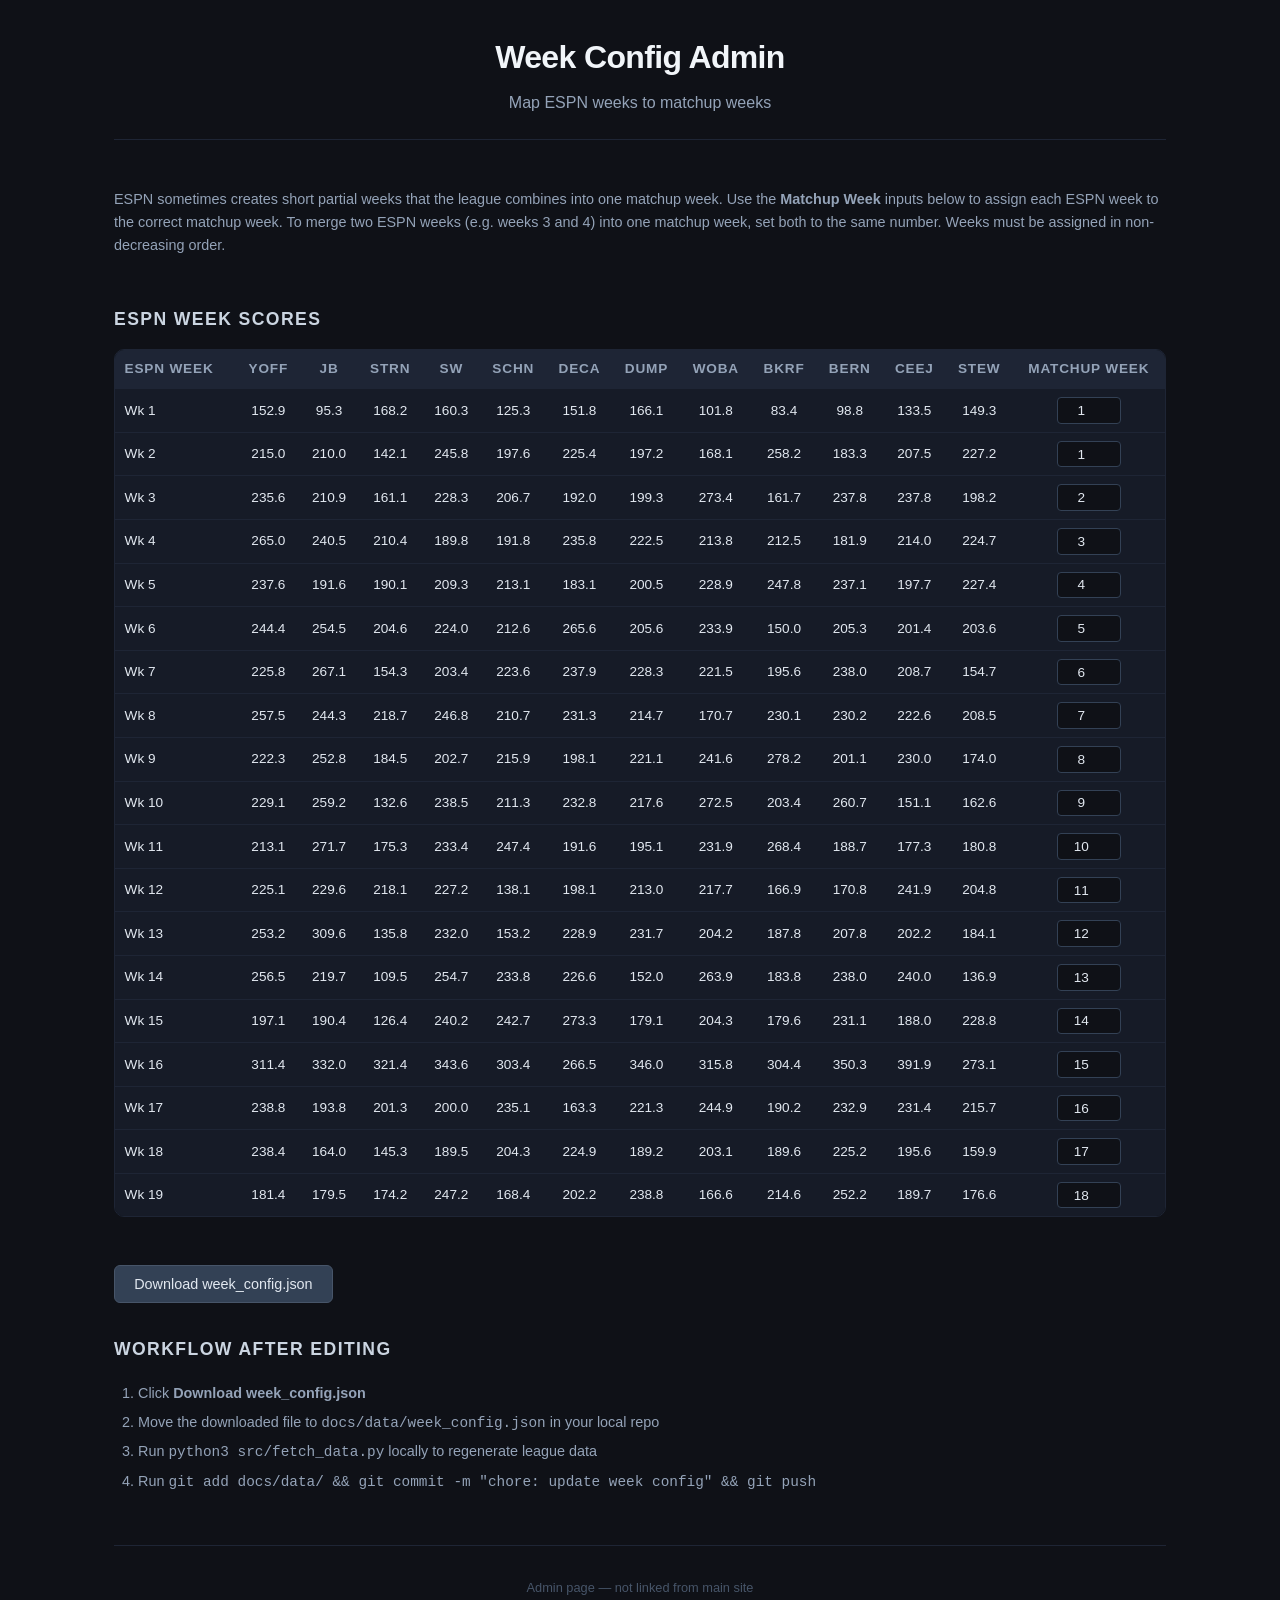
==== docs/admin.html @ 9e4856a5 "feat: add matchup-week mapping, weekly tables, and admin page - Refactor fetch_data.py to support ES" ====
<!DOCTYPE html>
<html lang="en">
<head>
  <meta charset="UTF-8" />
  <meta name="viewport" content="width=device-width, initial-scale=1.0" />
  <title>Admin — Week Config</title>
  <link rel="stylesheet" href="css/styles.css" />
</head>
<body>
  <div class="container">
    <header>
      <h1>Week Config Admin</h1>
      <p class="subtitle">Map ESPN weeks to matchup weeks</p>
    </header>

    <section>
      <p class="admin-instructions">
        ESPN sometimes creates short partial weeks that the league combines into one matchup week.
        Use the <strong>Matchup Week</strong> inputs below to assign each ESPN week to the correct matchup week.
        To merge two ESPN weeks (e.g. weeks 3 and 4) into one matchup week, set both to the same number.
        Weeks must be assigned in non-decreasing order.
      </p>
    </section>

    <section class="table-section">
      <h2>ESPN Week Scores</h2>
      <div id="admin-error" style="color:#f87171;display:none;margin-bottom:1rem;"></div>
      <div class="wide-table-wrapper">
        <table id="admin-table">
          <thead id="admin-head"></thead>
          <tbody id="admin-body"></tbody>
        </table>
      </div>
    </section>

    <div class="admin-actions">
      <button id="download-btn" class="btn">Download week_config.json</button>
    </div>

    <section class="admin-instructions-section">
      <h2>Workflow After Editing</h2>
      <ol>
        <li>Click <strong>Download week_config.json</strong></li>
        <li>Move the downloaded file to <code>docs/data/week_config.json</code> in your local repo</li>
        <li>Run <code>python3 src/fetch_data.py</code> locally to regenerate league data</li>
        <li>Run <code>git add docs/data/ &amp;&amp; git commit -m "chore: update week config" &amp;&amp; git push</code></li>
      </ol>
    </section>

    <footer>
      <p>Admin page — not linked from main site</p>
    </footer>
  </div>

  <script src="js/admin.js"></script>
</body>
</html>
---- docs/css/styles.css ----
*, *::before, *::after {
  box-sizing: border-box;
  margin: 0;
  padding: 0;
}

body {
  background: #0f1117;
  color: #e2e8f0;
  font-family: -apple-system, BlinkMacSystemFont, "Segoe UI", Roboto, "Helvetica Neue", Arial, sans-serif;
  line-height: 1.6;
  min-height: 100vh;
}

.container {
  max-width: 1100px;
  margin: 0 auto;
  padding: 2rem 1.5rem;
}

/* Header */
header {
  text-align: center;
  margin-bottom: 3rem;
  padding-bottom: 1.5rem;
  border-bottom: 1px solid #1e2535;
}

header h1 {
  font-size: 2rem;
  font-weight: 700;
  color: #f1f5f9;
  letter-spacing: -0.02em;
}

.subtitle {
  margin-top: 0.4rem;
  color: #94a3b8;
  font-size: 1rem;
}

.last-updated {
  margin-top: 0.5rem;
  color: #475569;
  font-size: 0.8rem;
}

/* Sections */
section {
  margin-bottom: 3rem;
}

section h2 {
  font-size: 1.1rem;
  font-weight: 600;
  color: #cbd5e1;
  text-transform: uppercase;
  letter-spacing: 0.08em;
  margin-bottom: 1rem;
}

/* Chart */
.chart-wrapper {
  background: #161b27;
  border: 1px solid #1e2535;
  border-radius: 10px;
  padding: 1.5rem;
  position: relative;
}

#playoffChart {
  max-height: 480px;
}

/* Base table styles */
table {
  width: 100%;
  border-collapse: collapse;
  background: #161b27;
  border: 1px solid #1e2535;
  border-radius: 10px;
  overflow: hidden;
}

thead th {
  background: #1e2535;
  color: #94a3b8;
  font-size: 0.75rem;
  font-weight: 600;
  text-transform: uppercase;
  letter-spacing: 0.06em;
  padding: 0.75rem 1rem;
  text-align: left;
}

tbody tr {
  border-top: 1px solid #1e2535;
  transition: background 0.15s;
}

tbody tr:hover {
  background: #1e2535;
}

tbody td {
  padding: 0.75rem 1rem;
  font-size: 0.9rem;
}

/* Standings table column alignment */
#standings-table thead th:nth-child(1),
#standings-table thead th:nth-child(3),
#standings-table thead th:nth-child(4),
#standings-table thead th:nth-child(5) {
  text-align: center;
}

#standings-table tbody td:nth-child(1),
#standings-table tbody td:nth-child(3),
#standings-table tbody td:nth-child(4) {
  text-align: center;
  color: #94a3b8;
}

#standings-table tbody td:nth-child(5) {
  text-align: center;
  font-weight: 700;
  font-variant-numeric: tabular-nums;
}

/* Playoff cutoff row separator */
tbody tr.cutoff-border td {
  border-bottom: 2px dashed #f87171;
}

/* Color-coded normalized score */
.score-positive { color: #4ade80; }
.score-negative { color: #f87171; }
.score-zero     { color: #facc15; }

/* Playoff / non-playoff row indicator */
tbody tr.in-playoffs td:nth-child(2) {
  border-left: 3px solid #4ade80;
  padding-left: calc(1rem - 3px);
}

tbody tr.out-playoffs td:nth-child(2) {
  border-left: 3px solid #f87171;
  padding-left: calc(1rem - 3px);
}

/* Wide table wrapper for weekly tables */
.wide-table-wrapper {
  overflow-x: auto;
  -webkit-overflow-scrolling: touch;
  border: 1px solid #1e2535;
  border-radius: 10px;
}

.wide-table-wrapper table {
  width: auto;
  min-width: 100%;
  border: none;
  border-radius: 0;
}

.wide-table-wrapper thead th,
.wide-table-wrapper tbody td {
  padding: 0.5rem 0.6rem;
  text-align: center;
  white-space: nowrap;
  font-variant-numeric: tabular-nums;
  font-size: 0.85rem;
}

.wide-table-wrapper thead th[data-week] {
  cursor: pointer;
}

.wide-table-wrapper thead th[data-week]:hover {
  background: #334155;
}

/* Sticky first column */
.wide-table-wrapper .sticky-col {
  position: sticky;
  left: 0;
  background: #161b27;
  min-width: 7rem;
  text-align: left !important;
  z-index: 1;
}

.wide-table-wrapper thead .sticky-col {
  background: #1e2535;
  z-index: 2;
}

tbody tr:hover .sticky-col {
  background: #1e2535;
}

/* Total column */
.wide-table-wrapper .total-col {
  font-weight: 700;
  border-left: 1px solid #334155;
}

/* Admin page styles */
.admin-instructions {
  color: #94a3b8;
  font-size: 0.9rem;
  margin-bottom: 1rem;
}

.admin-instructions-section ol {
  color: #94a3b8;
  font-size: 0.9rem;
  padding-left: 1.5rem;
  line-height: 2;
}

.admin-actions {
  margin-bottom: 2rem;
}

.btn {
  background: #334155;
  color: #e2e8f0;
  border: 1px solid #475569;
  border-radius: 6px;
  padding: 0.6rem 1.2rem;
  font-size: 0.9rem;
  cursor: pointer;
  transition: background 0.15s;
}

.btn:hover {
  background: #475569;
}

.matchup-week-input {
  width: 4rem;
  background: #0f1117;
  color: #e2e8f0;
  border: 1px solid #334155;
  border-radius: 4px;
  padding: 0.3rem 0.4rem;
  font-size: 0.85rem;
  text-align: center;
  font-variant-numeric: tabular-nums;
}

.matchup-week-input:focus {
  outline: none;
  border-color: #64748b;
}

/* Footer */
footer {
  text-align: center;
  color: #475569;
  font-size: 0.8rem;
  padding-top: 2rem;
  border-top: 1px solid #1e2535;
}

/* Responsive */
@media (max-width: 600px) {
  header h1 {
    font-size: 1.4rem;
  }

  tbody td, thead th {
    padding: 0.6rem 0.6rem;
    font-size: 0.82rem;
  }

  .wide-table-wrapper thead th,
  .wide-table-wrapper tbody td {
    padding: 0.4rem 0.45rem;
    font-size: 0.78rem;
  }
}
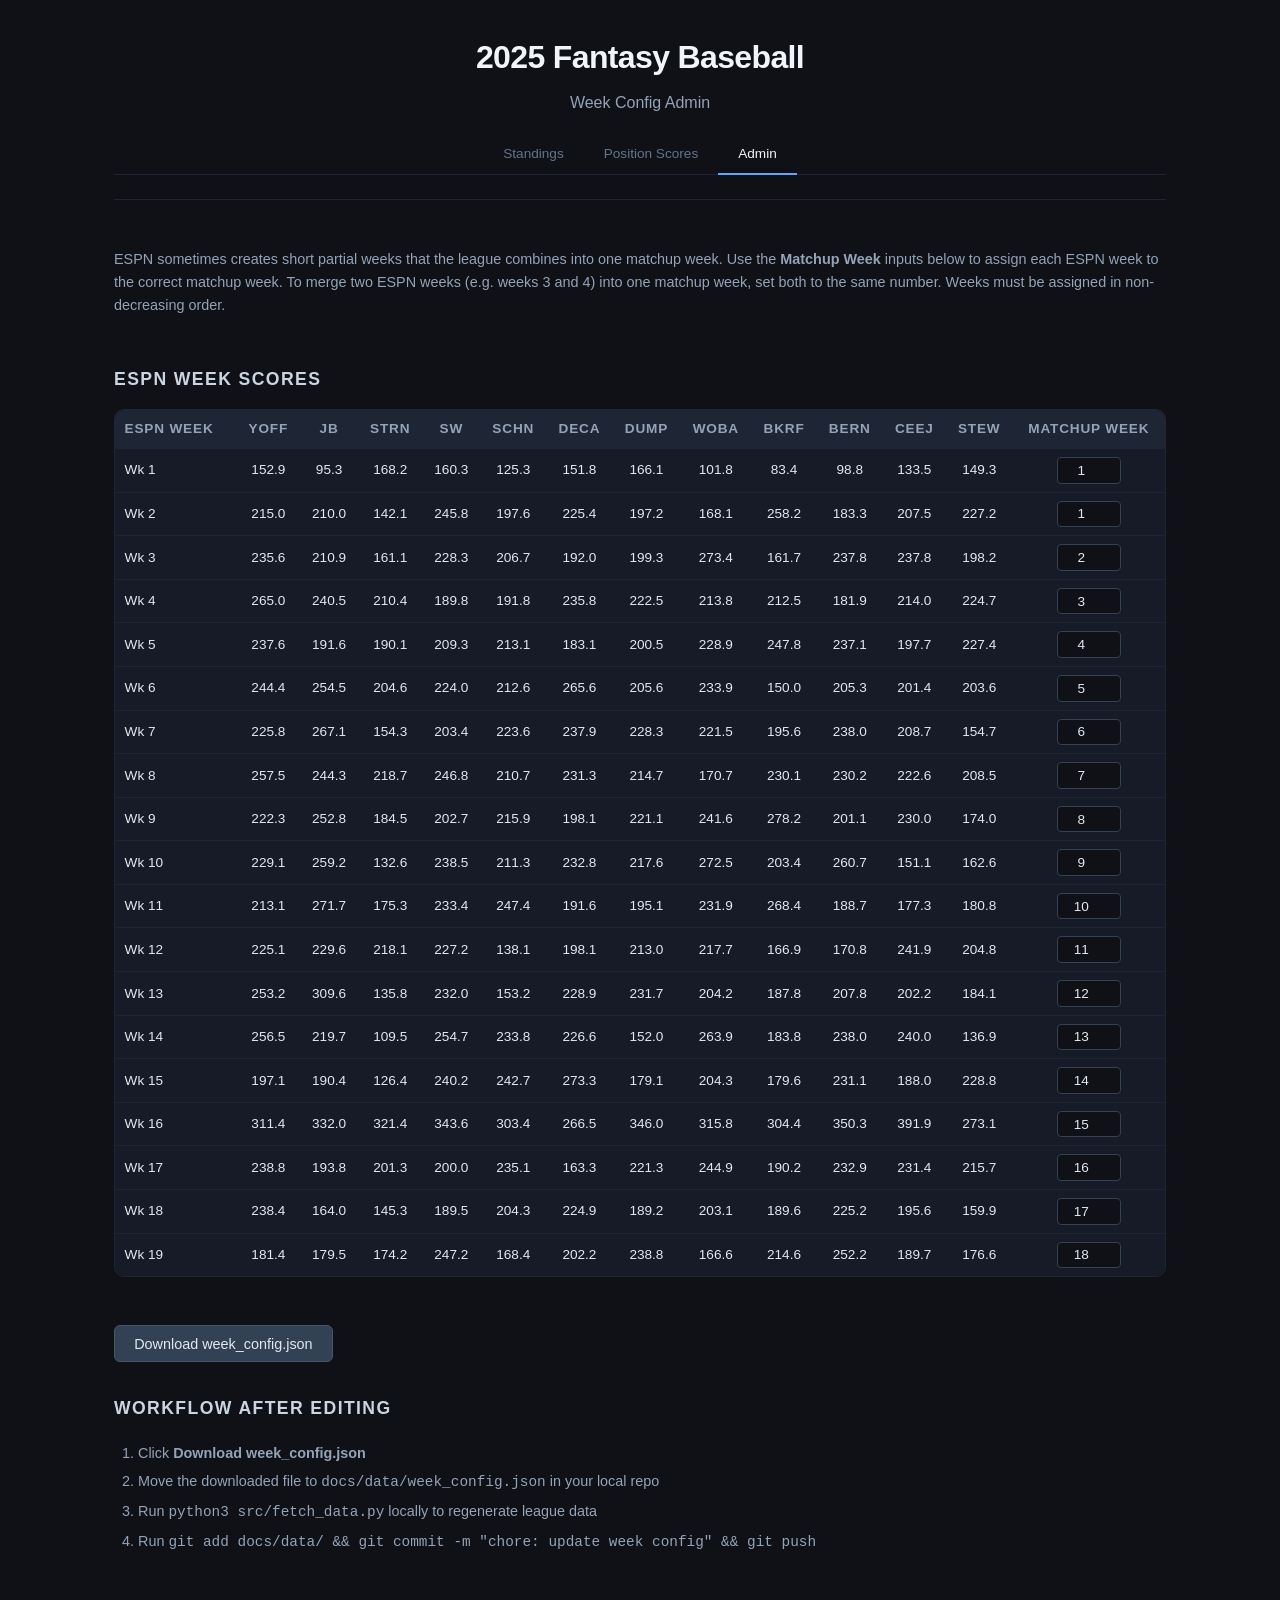
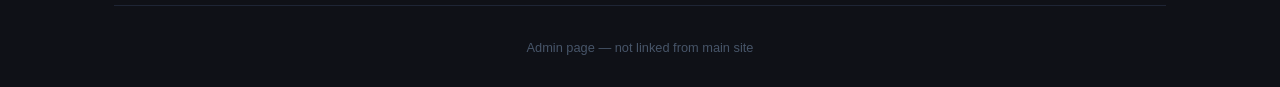
==== commit 14a40b28: "feat: add position scores page with pivot table - New position.html tab showing points by team × pos" ====
--- a/docs/admin.html
+++ b/docs/admin.html
@@ -9,8 +9,13 @@
 <body>
   <div class="container">
     <header>
-      <h1>Week Config Admin</h1>
-      <p class="subtitle">Map ESPN weeks to matchup weeks</p>
+      <h1>2025 Fantasy Baseball</h1>
+      <p class="subtitle">Week Config Admin</p>
+      <nav class="header-nav">
+        <a href="index.html" class="nav-link">Standings</a>
+        <a href="position.html" class="nav-link">Position Scores</a>
+        <a href="admin.html" class="nav-link active">Admin</a>
+      </nav>
     </header>
 
     <section>
--- a/docs/css/styles.css
+++ b/docs/css/styles.css
@@ -43,6 +43,34 @@
   margin-top: 0.5rem;
   color: #475569;
   font-size: 0.8rem;
+}
+
+.header-nav {
+  margin-top: 1.25rem;
+  display: flex;
+  justify-content: center;
+  gap: 0;
+  border-bottom: 1px solid #1e2535;
+}
+
+.nav-link {
+  color: #64748b;
+  font-size: 0.85rem;
+  font-weight: 500;
+  text-decoration: none;
+  padding: 0.5rem 1.25rem;
+  border-bottom: 2px solid transparent;
+  margin-bottom: -1px;
+  transition: color 0.15s, border-color 0.15s;
+}
+
+.nav-link:hover {
+  color: #cbd5e1;
+}
+
+.nav-link.active {
+  color: #f1f5f9;
+  border-bottom-color: #60a5fa;
 }
 
 /* Sections */
@@ -149,6 +177,47 @@
   padding-left: calc(1rem - 3px);
 }
 
+/* Week navigator */
+.week-nav {
+  display: flex;
+  align-items: center;
+  gap: 0.75rem;
+  margin-bottom: 1rem;
+}
+
+.week-nav-btn {
+  padding: 0.3rem 0.7rem;
+  font-size: 1.1rem;
+  line-height: 1;
+}
+
+.week-nav-btn:disabled {
+  opacity: 0.3;
+  cursor: default;
+}
+
+.week-nav-label {
+  color: #cbd5e1;
+  font-size: 0.9rem;
+  font-weight: 600;
+  min-width: 10rem;
+  text-align: center;
+}
+
+/* Scroll wrapper for narrow tables (standings, top scorers) */
+.table-scroll {
+  overflow-x: auto;
+  -webkit-overflow-scrolling: touch;
+  border: 1px solid #1e2535;
+  border-radius: 10px;
+}
+
+.table-scroll table {
+  border: none;
+  border-radius: 0;
+  min-width: 380px;
+}
+
 /* Wide table wrapper for weekly tables */
 .wide-table-wrapper {
   overflow-x: auto;
@@ -267,13 +336,23 @@
 
 /* Responsive */
 @media (max-width: 600px) {
+  .container {
+    padding: 1.25rem 0.75rem;
+  }
+
   header h1 {
     font-size: 1.4rem;
   }
 
   tbody td, thead th {
-    padding: 0.6rem 0.6rem;
+    padding: 0.55rem 0.6rem;
     font-size: 0.82rem;
+  }
+
+  /* Hide MLB team column in top scorers — saves enough width to fit comfortably */
+  #top-scorers-table thead th:nth-child(3),
+  #top-scorers-table tbody td:nth-child(3) {
+    display: none;
   }
 
   .wide-table-wrapper thead th,
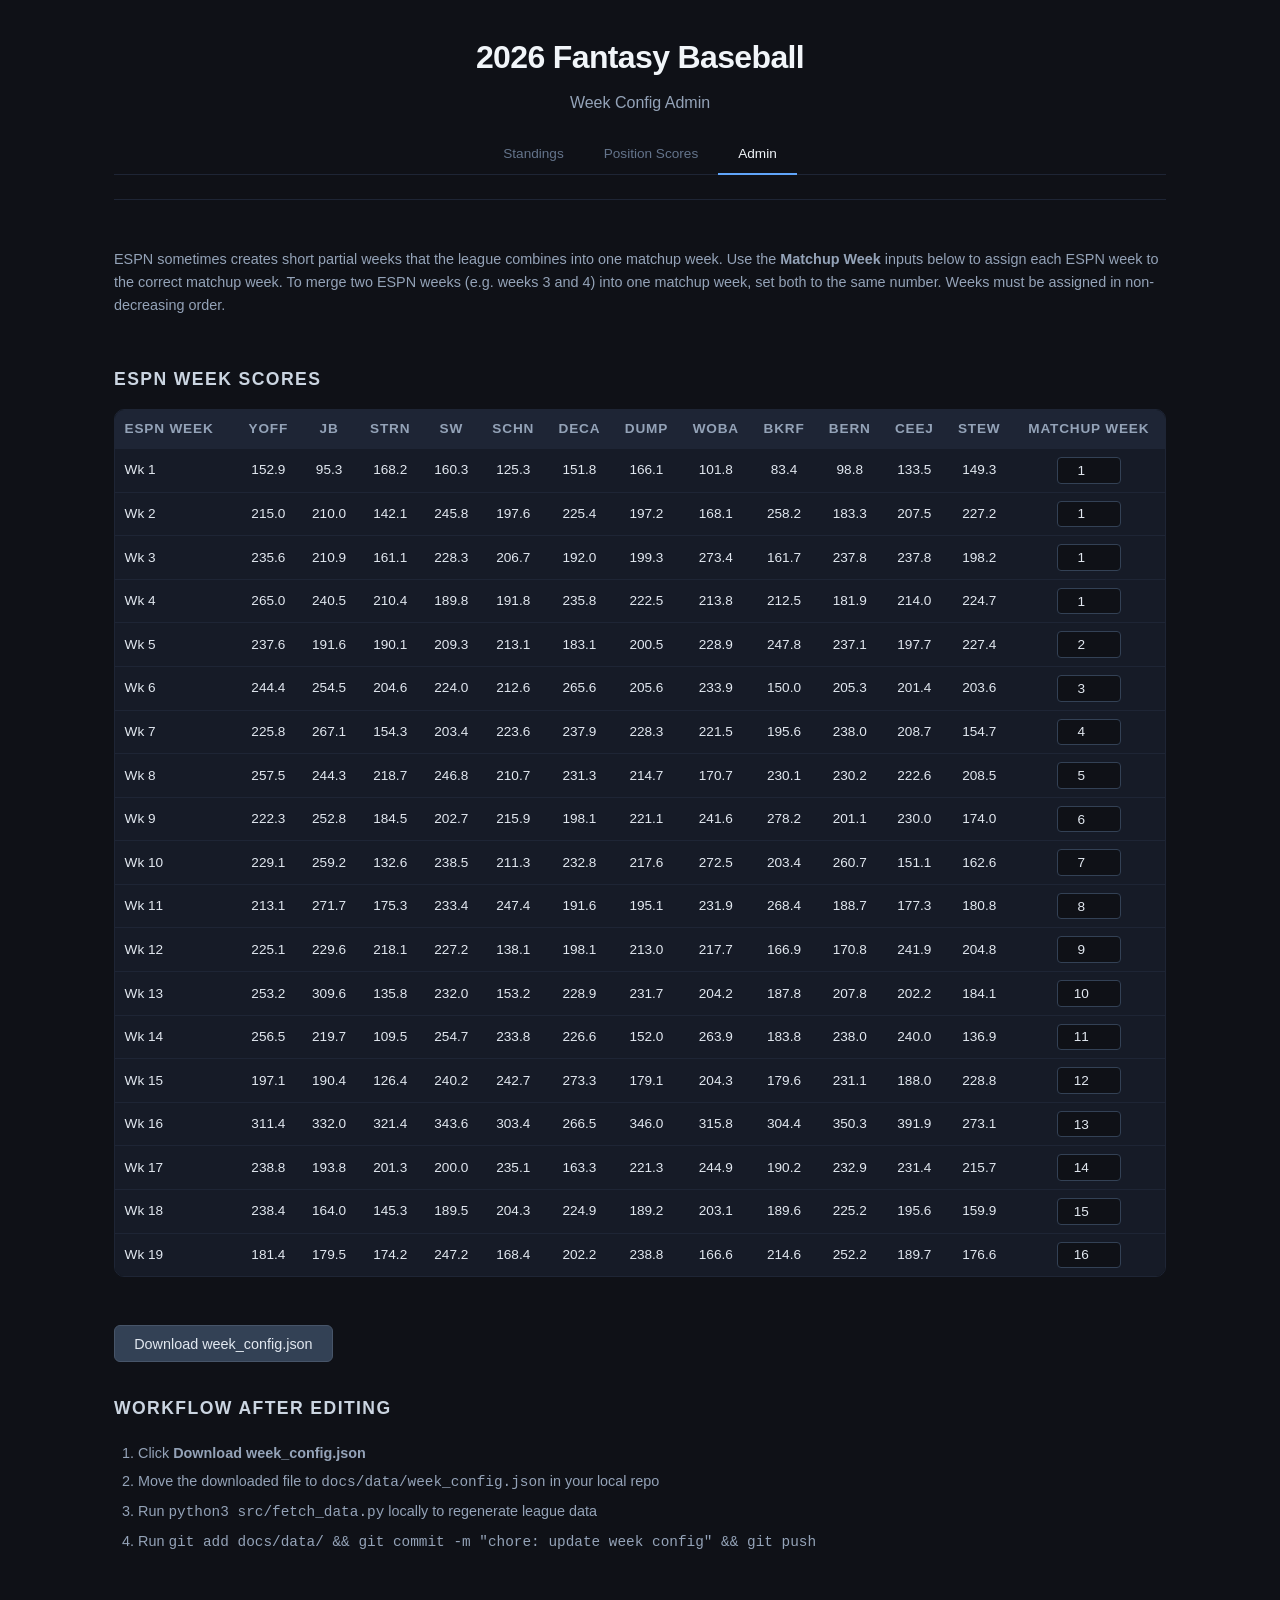
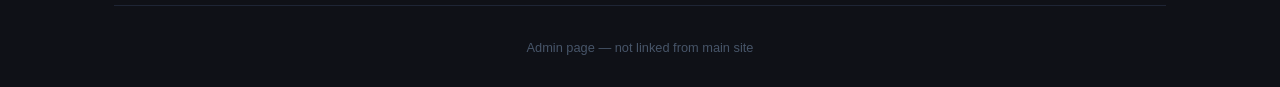
==== commit 5b60bdb2: "feat: update to 2026 season - Bump SEASON_YEAR to 2026 in fetch_data.py and main.py - Update week_co" ====
--- a/docs/admin.html
+++ b/docs/admin.html
@@ -9,7 +9,7 @@
 <body>
   <div class="container">
     <header>
-      <h1>2025 Fantasy Baseball</h1>
+      <h1>2026 Fantasy Baseball</h1>
       <p class="subtitle">Week Config Admin</p>
       <nav class="header-nav">
         <a href="index.html" class="nav-link">Standings</a>
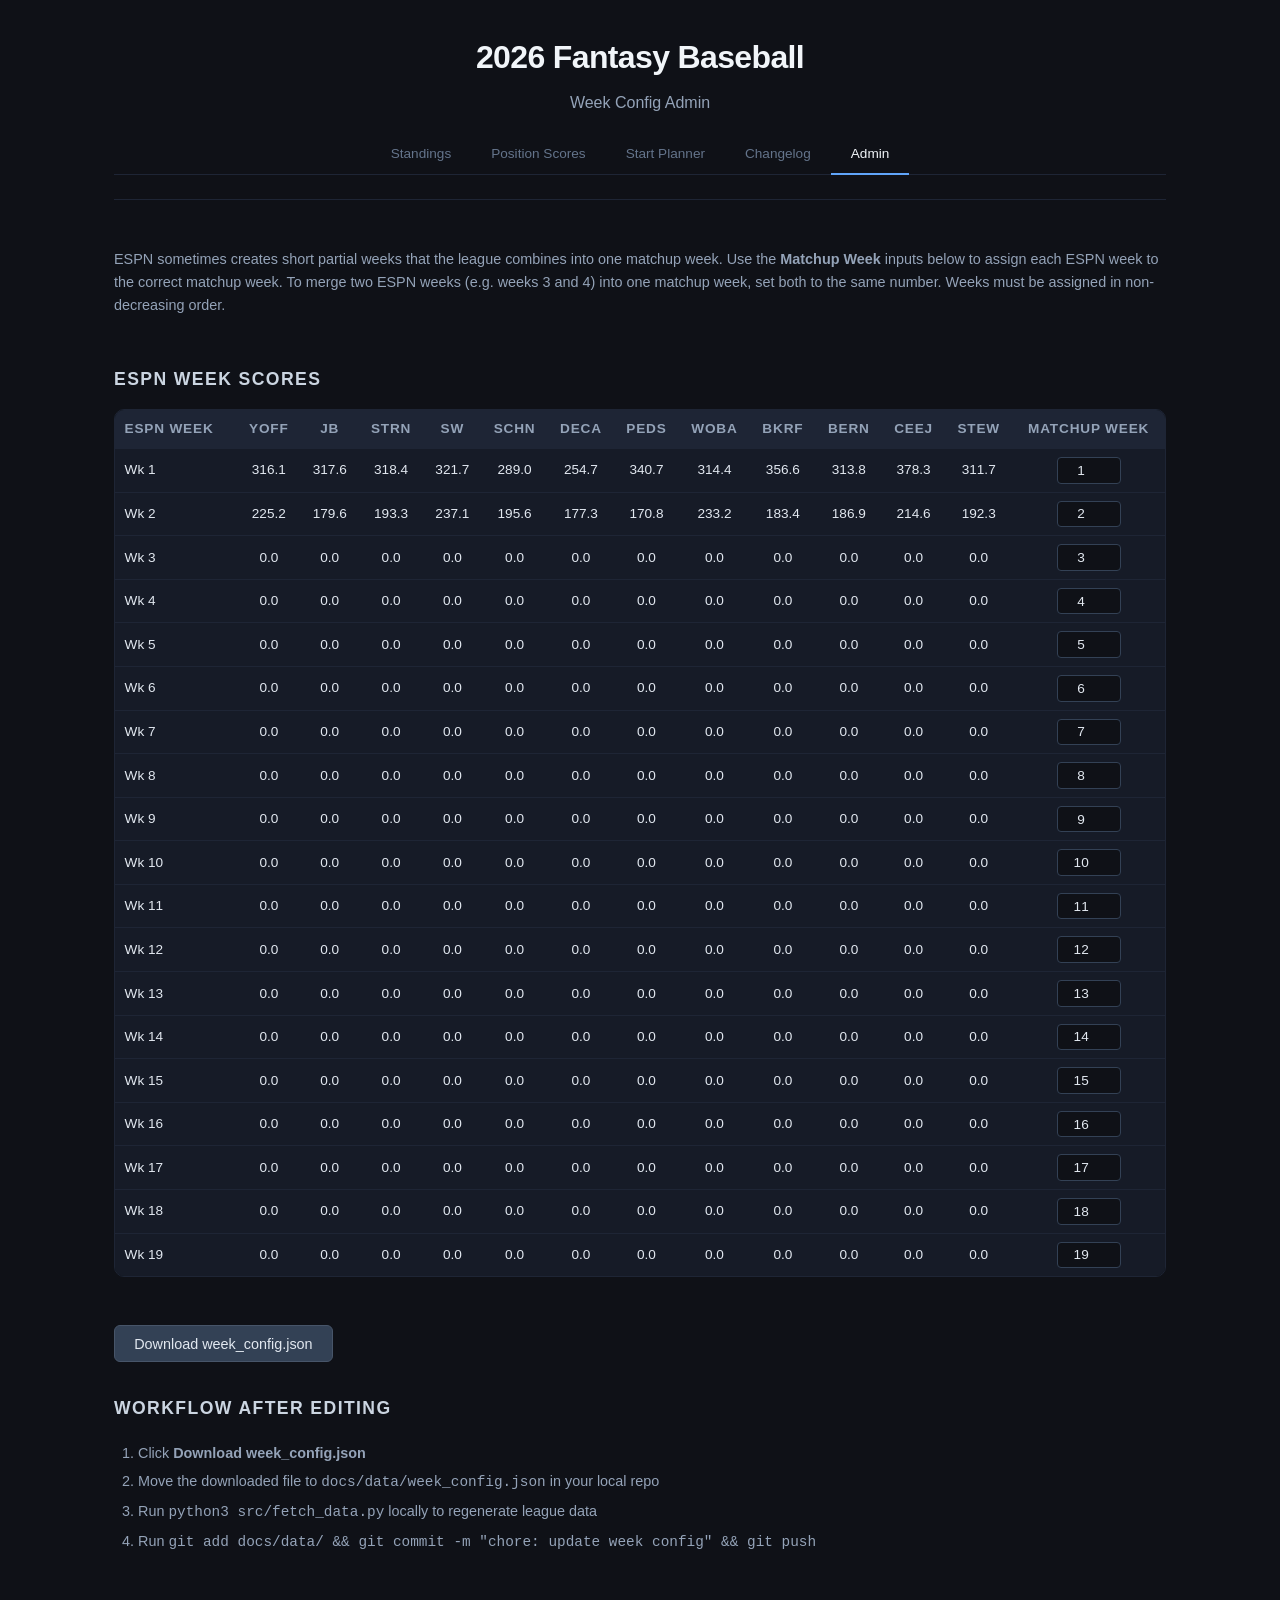
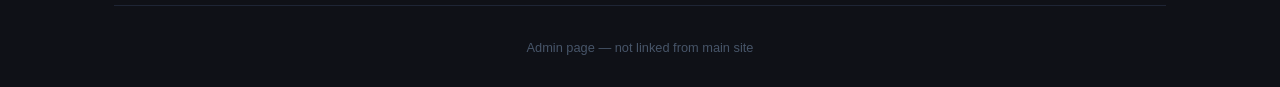
==== commit 935034fc: "feat: v2.3.0 — chart polish, position sort, start planner fixes, changelog - Smaller chart dots (3→1" ====
--- a/docs/admin.html
+++ b/docs/admin.html
@@ -14,6 +14,8 @@
       <nav class="header-nav">
         <a href="index.html" class="nav-link">Standings</a>
         <a href="position.html" class="nav-link">Position Scores</a>
+        <a href="starts.html" class="nav-link">Start Planner</a>
+        <a href="changelog.html" class="nav-link">Changelog</a>
         <a href="admin.html" class="nav-link active">Admin</a>
       </nav>
     </header>
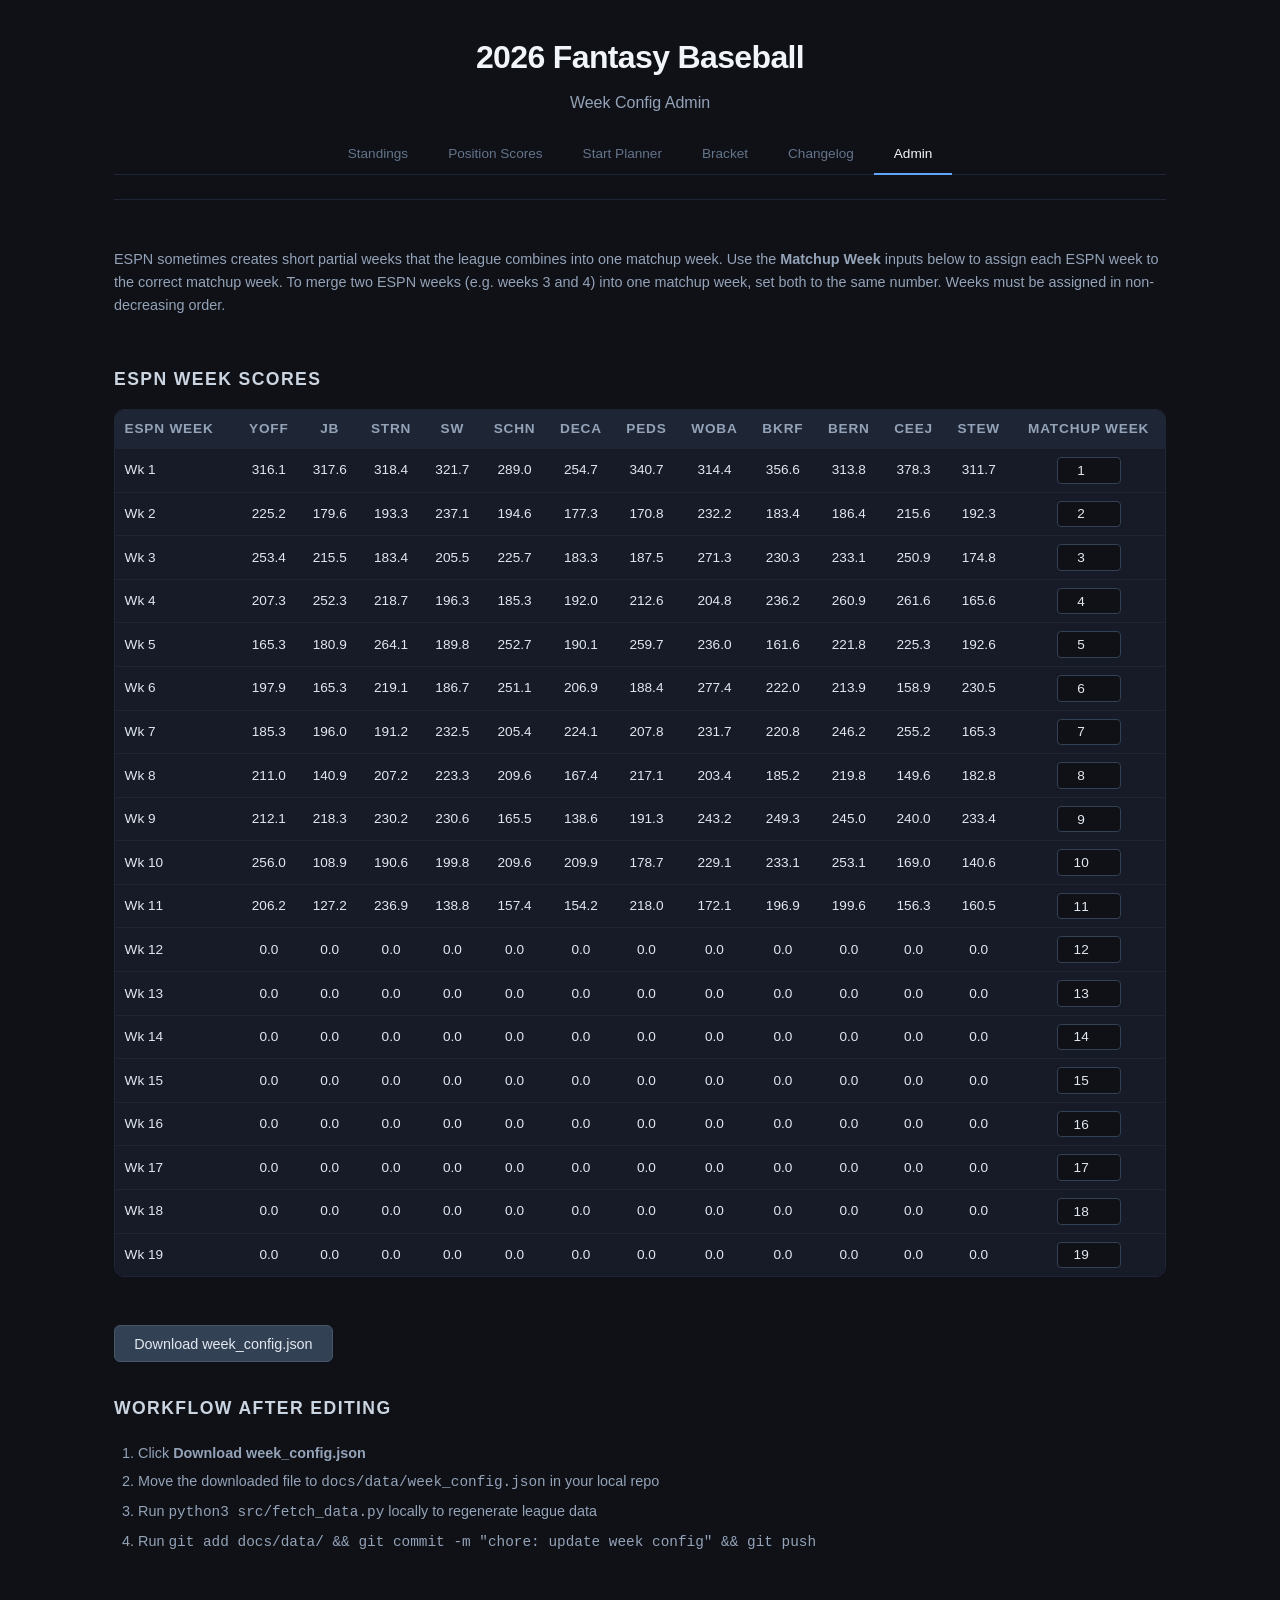
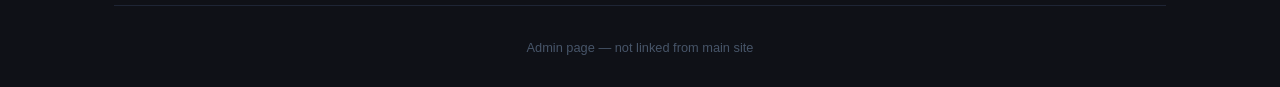
==== commit e87ce662: "feat: add playoff bracket, abbreviation column, per-position heatmap, SP daily scores, 10pm cron - A" ====
--- a/docs/admin.html
+++ b/docs/admin.html
@@ -15,6 +15,7 @@
         <a href="index.html" class="nav-link">Standings</a>
         <a href="position.html" class="nav-link">Position Scores</a>
         <a href="starts.html" class="nav-link">Start Planner</a>
+        <a href="bracket.html" class="nav-link">Bracket</a>
         <a href="changelog.html" class="nav-link">Changelog</a>
         <a href="admin.html" class="nav-link active">Admin</a>
       </nav>
--- a/docs/css/styles.css
+++ b/docs/css/styles.css
@@ -137,20 +137,22 @@
 
 /* Standings table column alignment */
 #standings-table thead th:nth-child(1),
-#standings-table thead th:nth-child(3),
+#standings-table thead th:nth-child(2),
 #standings-table thead th:nth-child(4),
-#standings-table thead th:nth-child(5) {
+#standings-table thead th:nth-child(5),
+#standings-table thead th:nth-child(6) {
   text-align: center;
 }
 
 #standings-table tbody td:nth-child(1),
-#standings-table tbody td:nth-child(3),
-#standings-table tbody td:nth-child(4) {
-  text-align: center;
-  color: #94a3b8;
-}
-
+#standings-table tbody td:nth-child(2),
+#standings-table tbody td:nth-child(4),
 #standings-table tbody td:nth-child(5) {
+  text-align: center;
+  color: #94a3b8;
+}
+
+#standings-table tbody td:nth-child(6) {
   text-align: center;
   font-weight: 700;
   font-variant-numeric: tabular-nums;
@@ -167,14 +169,44 @@
 .score-zero     { color: #facc15; }
 
 /* Playoff / non-playoff row indicator */
-tbody tr.in-playoffs td:nth-child(2) {
+tbody tr.in-playoffs td:nth-child(3) {
   border-left: 3px solid #4ade80;
   padding-left: calc(1rem - 3px);
 }
 
-tbody tr.out-playoffs td:nth-child(2) {
+tbody tr.out-playoffs td:nth-child(3) {
   border-left: 3px solid #f87171;
   padding-left: calc(1rem - 3px);
+}
+
+/* Tab buttons */
+.tabs {
+  display: flex;
+  gap: 0.25rem;
+  margin-bottom: 0.85rem;
+  border-bottom: 1px solid #1e2535;
+}
+
+.tab-btn {
+  background: transparent;
+  color: #64748b;
+  border: none;
+  border-bottom: 2px solid transparent;
+  padding: 0.45rem 0.9rem;
+  font-size: 0.82rem;
+  font-weight: 500;
+  cursor: pointer;
+  margin-bottom: -1px;
+  transition: color 0.15s, border-color 0.15s;
+}
+
+.tab-btn:hover {
+  color: #cbd5e1;
+}
+
+.tab-btn.active {
+  color: #f1f5f9;
+  border-bottom-color: #60a5fa;
 }
 
 /* Week navigator */
@@ -231,6 +263,7 @@
   min-width: 100%;
   border: none;
   border-radius: 0;
+  overflow: visible;
 }
 
 .wide-table-wrapper thead th,
